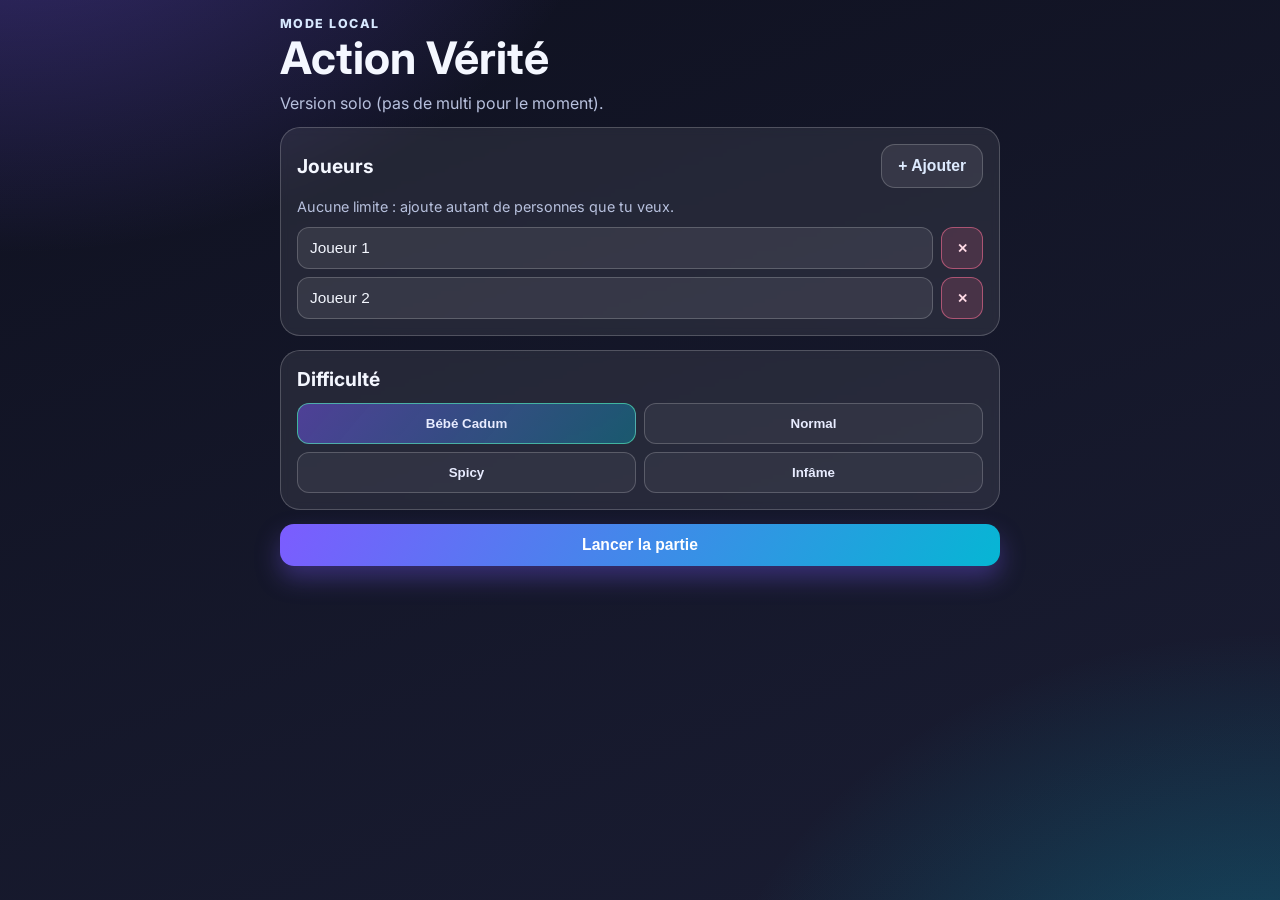
==== ActionVerite/index.html @ b14ef9ba "Add Action Vérité solo web game Introduce a new standalone solo web game in ActionVerite/: adds HTML" ====
<!doctype html>
<html lang="fr">
  <head>
    <meta charset="UTF-8" />
    <meta name="viewport" content="width=device-width, initial-scale=1.0, viewport-fit=cover" />
    <title>Action Vérité — Solo</title>
    <meta
      name="description"
      content="Jeu Action Vérité solo : ajoute les joueurs, choisis une difficulté et lance la partie."
    />
    <link rel="icon" href="../favicon.svg" type="image/svg+xml" />
    <link rel="preconnect" href="https://fonts.googleapis.com" />
    <link rel="preconnect" href="https://fonts.gstatic.com" crossorigin />
    <link
      href="https://fonts.googleapis.com/css2?family=Inter:wght@500;600;700;800&display=swap"
      rel="stylesheet"
    />
    <link rel="stylesheet" href="styles.css" />
  </head>
  <body>
    <main class="app">
      <section id="setup-screen" class="screen active">
        <header class="hero">
          <p class="kicker">Mode local</p>
          <h1>Action Vérité</h1>
          <p class="subtitle">Version solo (pas de multi pour le moment).</p>
        </header>

        <article class="panel">
          <div class="panel-head">
            <h2>Joueurs</h2>
            <button id="add-player-btn" class="btn btn-ghost" type="button" aria-label="Ajouter un joueur">+ Ajouter</button>
          </div>
          <p class="hint">Aucune limite : ajoute autant de personnes que tu veux.</p>
          <div id="players-list" class="players-list" aria-label="Liste des joueurs"></div>
        </article>

        <article class="panel">
          <h2>Difficulté</h2>
          <div id="difficulty-grid" class="difficulty-grid" role="radiogroup" aria-label="Choisir la difficulté">
            <button class="difficulty-btn is-active" data-difficulty="bebe-cadum" type="button">Bébé Cadum</button>
            <button class="difficulty-btn" data-difficulty="normal" type="button">Normal</button>
            <button class="difficulty-btn" data-difficulty="spicy" type="button">Spicy</button>
            <button class="difficulty-btn" data-difficulty="infame" type="button">Infâme</button>
          </div>
        </article>

        <button id="start-game-btn" class="btn btn-primary" type="button">Lancer la partie</button>
        <p id="setup-status" class="status" aria-live="polite"></p>
      </section>

      <section id="game-screen" class="screen">
        <header class="game-head">
          <div>
            <p class="kicker">Tour actuel</p>
            <h2 id="current-player">Player</h2>
          </div>
          <span id="current-difficulty" class="difficulty-pill">Normal</span>
        </header>

        <article class="panel card-panel">
          <p id="card-type" class="card-type">ACTION</p>
          <p id="card-text" class="card-text">Appuie sur une carte pour commencer.</p>
        </article>

        <div class="card-actions" aria-label="Choix du type de carte">
          <button id="truth-btn" class="btn btn-secondary" type="button">Vérité</button>
          <button id="dare-btn" class="btn btn-secondary" type="button">Action</button>
        </div>

        <div class="game-actions">
          <button id="next-player-btn" class="btn btn-primary" type="button">Joueur suivant</button>
          <button id="back-setup-btn" class="btn btn-ghost" type="button">Paramètres</button>
        </div>
      </section>
    </main>

    <template id="player-row-template">
      <div class="player-row">
        <input class="player-input" type="text" maxlength="24" placeholder="Nom du joueur" />
        <button class="remove-player-btn" type="button" aria-label="Supprimer ce joueur">✕</button>
      </div>
    </template>

    <script src="script.js"></script>
  </body>
</html>
---- ActionVerite/styles.css ----
:root {
  --bg-1: #0f1120;
  --bg-2: #1a1d33;
  --text: #f4f7ff;
  --muted: #b7c0dd;
  --panel: rgba(255, 255, 255, 0.08);
  --panel-border: rgba(255, 255, 255, 0.2);
  --primary-a: #7c5cff;
  --primary-b: #06b6d4;
  --danger: #ff7198;
  --ok: #53e8b9;
}

* {
  box-sizing: border-box;
}

html,
body {
  margin: 0;
  min-height: 100%;
}

body {
  font-family: "Inter", system-ui, -apple-system, Segoe UI, Roboto, sans-serif;
  color: var(--text);
  background:
    radial-gradient(1000px 700px at 0% -20%, rgba(124, 92, 255, 0.42), transparent 62%),
    radial-gradient(900px 700px at 100% 120%, rgba(6, 182, 212, 0.36), transparent 64%),
    linear-gradient(160deg, var(--bg-1), var(--bg-2));
  display: flex;
  justify-content: center;
  padding: 16px;
}

.app {
  width: min(100%, 720px);
  min-height: calc(100dvh - 32px);
  display: flex;
}

.screen {
  width: 100%;
  display: none;
  gap: 14px;
  align-content: start;
}

.screen.active {
  display: grid;
}

.hero h1 {
  margin: 0;
  font-size: clamp(2rem, 6vw, 2.8rem);
}

.kicker {
  margin: 0;
  font-size: 0.78rem;
  text-transform: uppercase;
  letter-spacing: 0.12em;
  font-weight: 800;
  color: #d7e8ff;
}

.subtitle {
  margin: 8px 0 0;
  color: var(--muted);
}

.panel {
  background: var(--panel);
  border: 1px solid var(--panel-border);
  border-radius: 20px;
  padding: 16px;
  backdrop-filter: blur(4px);
}

.panel h2 {
  margin: 0;
  font-size: 1.2rem;
}

.panel-head {
  display: flex;
  justify-content: space-between;
  align-items: center;
  gap: 8px;
}

.hint {
  margin: 10px 0 0;
  color: var(--muted);
  font-size: 0.9rem;
}

.players-list {
  margin-top: 12px;
  display: grid;
  gap: 8px;
}

.player-row {
  display: grid;
  grid-template-columns: 1fr auto;
  gap: 8px;
}

.player-input {
  border: 1px solid var(--panel-border);
  border-radius: 12px;
  background: rgba(255, 255, 255, 0.08);
  color: var(--text);
  padding: 11px 12px;
  font-size: 0.96rem;
}

.player-input::placeholder {
  color: #a6b3d6;
}

.player-input:focus {
  outline: none;
  border-color: rgba(6, 182, 212, 0.7);
  box-shadow: 0 0 0 3px rgba(6, 182, 212, 0.2);
}

.remove-player-btn {
  border: 1px solid rgba(255, 113, 152, 0.55);
  background: rgba(255, 113, 152, 0.16);
  color: #ffdbe6;
  width: 42px;
  border-radius: 12px;
  cursor: pointer;
  font-weight: 700;
}

.difficulty-grid {
  margin-top: 12px;
  display: grid;
  grid-template-columns: repeat(2, minmax(0, 1fr));
  gap: 8px;
}

.difficulty-btn {
  border: 1px solid var(--panel-border);
  border-radius: 12px;
  background: rgba(255, 255, 255, 0.05);
  color: #e8ecff;
  padding: 12px;
  font-weight: 700;
  cursor: pointer;
}

.difficulty-btn.is-active {
  border-color: rgba(83, 232, 185, 0.65);
  background: linear-gradient(130deg, rgba(124, 92, 255, 0.48), rgba(6, 182, 212, 0.35));
}

.btn {
  border: none;
  border-radius: 14px;
  padding: 12px 16px;
  font-size: 0.98rem;
  font-weight: 700;
  cursor: pointer;
}

.btn-primary {
  color: #fff;
  background: linear-gradient(120deg, var(--primary-a), var(--primary-b));
  box-shadow: 0 12px 24px rgba(124, 92, 255, 0.34);
}

.btn-secondary {
  color: #e6edff;
  background: rgba(255, 255, 255, 0.08);
  border: 1px solid var(--panel-border);
}

.btn-ghost {
  color: #deebff;
  background: rgba(255, 255, 255, 0.08);
  border: 1px solid var(--panel-border);
}

.status {
  margin: 0;
  min-height: 1.3em;
  color: #ffd9e3;
}

.game-head {
  display: flex;
  align-items: center;
  justify-content: space-between;
  gap: 10px;
}

.game-head h2 {
  margin: 3px 0 0;
  font-size: clamp(1.45rem, 4.2vw, 2rem);
}

.difficulty-pill {
  border-radius: 999px;
  padding: 8px 12px;
  font-size: 0.82rem;
  font-weight: 800;
  letter-spacing: 0.05em;
  text-transform: uppercase;
  background: rgba(83, 232, 185, 0.2);
  border: 1px solid rgba(83, 232, 185, 0.55);
  color: #d6fff0;
}

.card-panel {
  min-height: 230px;
  display: grid;
  place-items: center;
  text-align: center;
  padding: 18px;
}

.card-type {
  margin: 0;
  font-size: 0.82rem;
  letter-spacing: 0.13em;
  text-transform: uppercase;
  color: #c5d6ff;
  font-weight: 800;
}

.card-text {
  margin: 12px 0 0;
  font-size: clamp(1.02rem, 3.9vw, 1.26rem);
  line-height: 1.45;
  max-width: 58ch;
}

.card-actions,
.game-actions {
  display: grid;
  grid-template-columns: repeat(2, minmax(0, 1fr));
  gap: 8px;
}

@media (max-width: 560px) {
  body {
    padding: 12px;
  }

  .app {
    min-height: calc(100dvh - 24px);
  }

  .difficulty-grid,
  .card-actions,
  .game-actions {
    grid-template-columns: 1fr;
  }
}
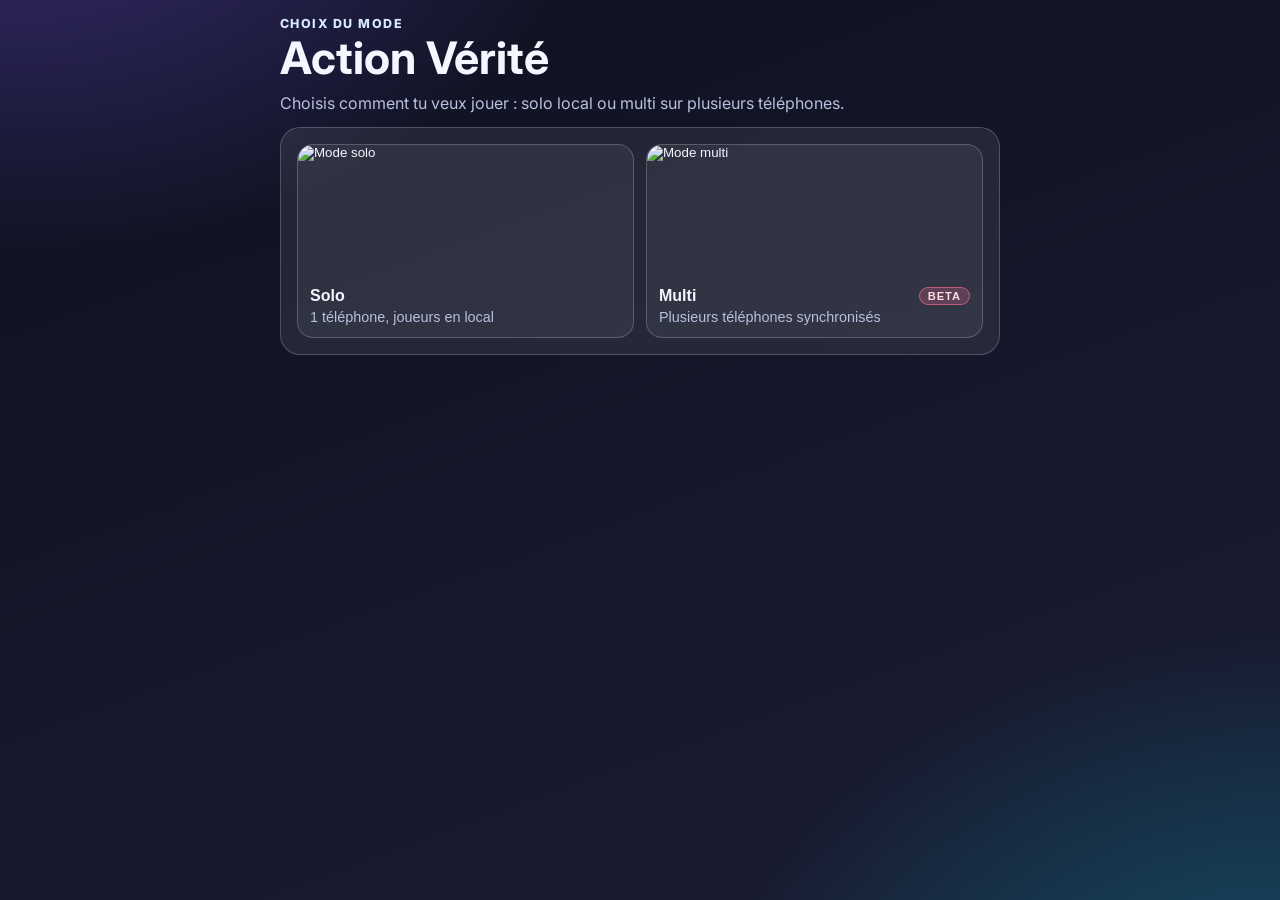
==== commit 29ba9639: "Add multiplayer mode and Firestore migration Introduce a full multiplayer flow for ActionVérité: new" ====
--- a/ActionVerite/index.html
+++ b/ActionVerite/index.html
@@ -19,14 +19,52 @@
   </head>
   <body>
     <main class="app">
-      <section id="setup-screen" class="screen active">
+      <section id="mode-screen" class="screen active">
         <header class="hero">
-          <p class="kicker">Mode local</p>
+          <p class="kicker">Choix du mode</p>
           <h1>Action Vérité</h1>
-          <p class="subtitle">Version solo (pas de multi pour le moment).</p>
+          <p class="subtitle">Choisis comment tu veux jouer : solo local ou multi sur plusieurs téléphones.</p>
         </header>
 
         <article class="panel">
+          <div class="mode-grid" aria-label="Choisir le mode de jeu">
+            <button id="mode-solo-btn" class="mode-card" type="button">
+              <img
+                src="https://images.unsplash.com/photo-1521572163474-6864f9cf17ab?auto=format&fit=crop&w=900&q=80"
+                alt="Mode solo"
+                loading="lazy"
+              />
+              <span class="mode-card-content">
+                <span class="mode-card-title">Solo</span>
+                <span class="mode-card-text">1 téléphone, joueurs en local</span>
+              </span>
+            </button>
+            <button id="mode-multi-btn" class="mode-card" type="button">
+              <img
+                src="https://images.unsplash.com/photo-1511632765486-a01980e01a18?auto=format&fit=crop&w=900&q=80"
+                alt="Mode multi"
+                loading="lazy"
+              />
+              <span class="mode-card-content">
+                <span class="mode-card-title-row">
+                  <span class="mode-card-title">Multi</span>
+                  <span class="beta-tag">BETA</span>
+                </span>
+                <span class="mode-card-text">Plusieurs téléphones synchronisés</span>
+              </span>
+            </button>
+          </div>
+        </article>
+      </section>
+
+      <section id="setup-screen" class="screen">
+        <header class="hero">
+          <p id="setup-kicker" class="kicker">Mode local</p>
+          <h1>Action Vérité</h1>
+          <p id="setup-subtitle" class="subtitle">Version solo.</p>
+        </header>
+
+        <article id="solo-players-panel" class="panel">
           <div class="panel-head">
             <h2>Joueurs</h2>
             <button id="add-player-btn" class="btn btn-ghost" type="button" aria-label="Ajouter un joueur">+ Ajouter</button>
@@ -45,7 +83,41 @@
           </div>
         </article>
 
+        <article class="panel">
+          <h2>Déroulement</h2>
+          <ul class="guide-list">
+            <li>Le joueur du tour choisit <strong>Action</strong> ou <strong>Vérité</strong>.</li>
+            <li>Si la carte ne convient pas, il peut <strong>Repiocher</strong>.</li>
+            <li>Il valide avec <strong>Action faite</strong> / <strong>Vérité dite</strong>.</li>
+          </ul>
+        </article>
+
+        <article id="multi-panel" class="panel is-hidden">
+          <div class="panel-head">
+            <h2>Salon multijoueur</h2>
+            <span id="multi-role-badge" class="difficulty-pill">Invité</span>
+          </div>
+
+          <div class="multi-form-grid">
+            <label class="multi-label" for="multi-name-input">Ton pseudo</label>
+            <input id="multi-name-input" class="player-input" type="text" maxlength="24" placeholder="Ex: Alan" />
+
+            <label class="multi-label" for="room-code-input">Code salon</label>
+            <input id="room-code-input" class="player-input code-input" type="text" maxlength="6" placeholder="ABC123" />
+          </div>
+
+          <div class="card-actions">
+            <button id="create-room-btn" class="btn btn-secondary" type="button">Créer salon</button>
+            <button id="join-room-btn" class="btn btn-secondary" type="button">Rejoindre</button>
+          </div>
+
+          <button id="start-multi-btn" class="btn btn-primary is-hidden" type="button">Lancer la partie multi</button>
+          <p id="room-info" class="hint">Aucun salon actif.</p>
+          <p id="room-players" class="hint">Joueurs: —</p>
+        </article>
+
         <button id="start-game-btn" class="btn btn-primary" type="button">Lancer la partie</button>
+        <button id="back-mode-btn" class="btn btn-ghost" type="button">Retour au choix du mode</button>
         <p id="setup-status" class="status" aria-live="polite"></p>
       </section>
 
@@ -54,13 +126,14 @@
           <div>
             <p class="kicker">Tour actuel</p>
             <h2 id="current-player">Player</h2>
+            <p id="game-room-meta" class="hint is-hidden">Salon: —</p>
           </div>
           <span id="current-difficulty" class="difficulty-pill">Normal</span>
         </header>
 
         <article class="panel card-panel">
-          <p id="card-type" class="card-type">ACTION</p>
-          <p id="card-text" class="card-text">Appuie sur une carte pour commencer.</p>
+          <p id="card-type" class="card-type">ACTION / VÉRITÉ</p>
+          <p id="card-text" class="card-text">Choisis Action ou Vérité pour afficher une carte.</p>
         </article>
 
         <div class="card-actions" aria-label="Choix du type de carte">
@@ -68,10 +141,17 @@
           <button id="dare-btn" class="btn btn-secondary" type="button">Action</button>
         </div>
 
-        <div class="game-actions">
-          <button id="next-player-btn" class="btn btn-primary" type="button">Joueur suivant</button>
-          <button id="back-setup-btn" class="btn btn-ghost" type="button">Paramètres</button>
+        <div id="turn-actions" class="game-actions is-hidden">
+          <button id="redraw-btn" class="btn btn-ghost" type="button">Repiocher</button>
+          <button id="complete-turn-btn" class="btn btn-primary" type="button">Action faite</button>
         </div>
+
+        <div id="end-vote-wrap" class="game-actions is-hidden">
+          <button id="vote-end-btn" class="btn btn-ghost" type="button">Voter pour finir</button>
+          <p id="vote-status" class="hint">Votes fin: 0/0</p>
+        </div>
+
+        <p id="game-multi-hint" class="hint">En attente du joueur courant.</p>
       </section>
     </main>
 
@@ -82,6 +162,9 @@
       </div>
     </template>
 
+    <script src="https://www.gstatic.com/firebasejs/11.1.0/firebase-app-compat.js"></script>
+    <script src="https://www.gstatic.com/firebasejs/11.1.0/firebase-firestore-compat.js"></script>
+    <script src="../firebase-shared.js"></script>
     <script src="script.js"></script>
   </body>
 </html>
--- a/ActionVerite/styles.css
+++ b/ActionVerite/styles.css
@@ -50,6 +50,10 @@
   display: grid;
 }
 
+.is-hidden {
+  display: none !important;
+}
+
 .hero h1 {
   margin: 0;
   font-size: clamp(2rem, 6vw, 2.8rem);
@@ -80,6 +84,68 @@
 .panel h2 {
   margin: 0;
   font-size: 1.2rem;
+}
+
+.mode-grid {
+  display: grid;
+  grid-template-columns: repeat(2, minmax(0, 1fr));
+  gap: 12px;
+}
+
+.mode-card {
+  border: 1px solid var(--panel-border);
+  border-radius: 16px;
+  background: rgba(255, 255, 255, 0.06);
+  color: var(--text);
+  padding: 0;
+  text-align: left;
+  overflow: hidden;
+  cursor: pointer;
+}
+
+.mode-card img {
+  width: 100%;
+  height: 130px;
+  object-fit: cover;
+  display: block;
+}
+
+.mode-card-content {
+  display: grid;
+  gap: 4px;
+  padding: 12px;
+}
+
+.mode-card-title-row {
+  display: flex;
+  align-items: center;
+  justify-content: space-between;
+  gap: 8px;
+}
+
+.mode-card-title {
+  font-size: 1rem;
+  font-weight: 800;
+}
+
+.beta-tag {
+  display: inline-flex;
+  align-items: center;
+  justify-content: center;
+  border-radius: 999px;
+  padding: 2px 8px;
+  font-size: 0.7rem;
+  font-weight: 800;
+  letter-spacing: 0.08em;
+  text-transform: uppercase;
+  background: rgba(255, 113, 152, 0.22);
+  border: 1px solid rgba(255, 113, 152, 0.6);
+  color: #ffdbe6;
+}
+
+.mode-card-text {
+  font-size: 0.9rem;
+  color: var(--muted);
 }
 
 .panel-head {
@@ -93,6 +159,33 @@
   margin: 10px 0 0;
   color: var(--muted);
   font-size: 0.9rem;
+}
+
+.guide-list {
+  margin: 10px 0 0;
+  padding-left: 18px;
+  display: grid;
+  gap: 6px;
+  color: var(--muted);
+  font-size: 0.94rem;
+}
+
+.multi-form-grid {
+  margin-top: 10px;
+  display: grid;
+  grid-template-columns: 1fr;
+  gap: 8px;
+}
+
+.multi-label {
+  color: #d7e8ff;
+  font-size: 0.85rem;
+  font-weight: 700;
+}
+
+.code-input {
+  text-transform: uppercase;
+  letter-spacing: 0.08em;
 }
 
 .players-list {
@@ -246,6 +339,20 @@
   gap: 8px;
 }
 
+#turn-actions .btn {
+  min-height: 46px;
+}
+
+#end-vote-wrap {
+  align-items: center;
+}
+
+#vote-status {
+  margin: 0;
+  align-self: center;
+  text-align: right;
+}
+
 @media (max-width: 560px) {
   body {
     padding: 12px;
@@ -255,6 +362,7 @@
     min-height: calc(100dvh - 24px);
   }
 
+  .mode-grid,
   .difficulty-grid,
   .card-actions,
   .game-actions {
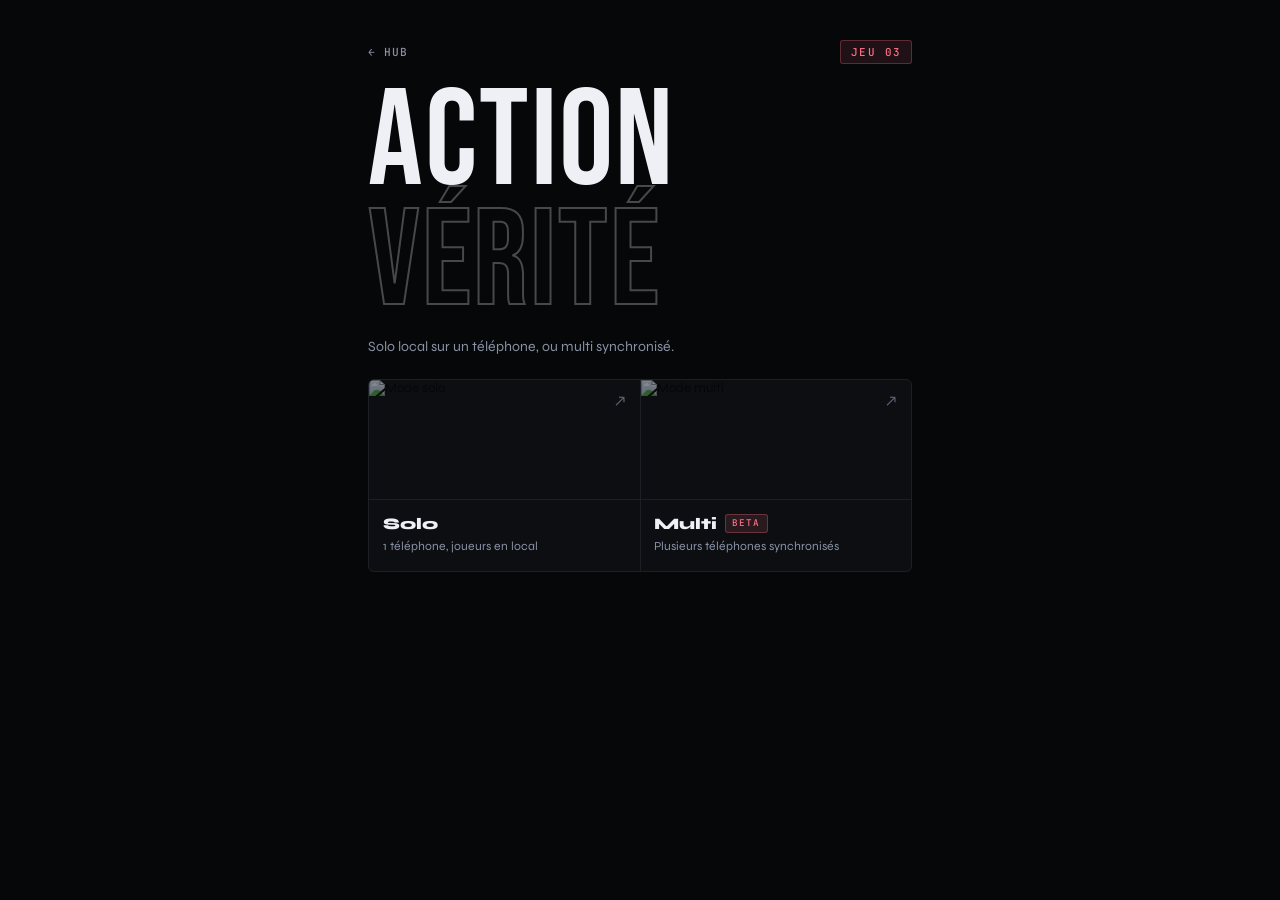
==== commit 20bbcea8: "new ui" ====
--- a/ActionVerite/index.html
+++ b/ActionVerite/index.html
@@ -3,158 +3,204 @@
   <head>
     <meta charset="UTF-8" />
     <meta name="viewport" content="width=device-width, initial-scale=1.0, viewport-fit=cover" />
-    <title>Action Vérité — Solo</title>
-    <meta
-      name="description"
-      content="Jeu Action Vérité solo : ajoute les joueurs, choisis une difficulté et lance la partie."
-    />
+    <title>Action Vérité</title>
+    <meta name="description" content="Jeu Action Vérité — solo local ou multi synchronisé." />
     <link rel="icon" href="../favicon.svg" type="image/svg+xml" />
     <link rel="preconnect" href="https://fonts.googleapis.com" />
     <link rel="preconnect" href="https://fonts.gstatic.com" crossorigin />
-    <link
-      href="https://fonts.googleapis.com/css2?family=Inter:wght@500;600;700;800&display=swap"
-      rel="stylesheet"
-    />
+    <link href="https://fonts.googleapis.com/css2?family=Bebas+Neue&family=Syne:wght@400;600;700;800&family=JetBrains+Mono:wght@400;500&display=swap" rel="stylesheet" />
+    <link rel="stylesheet" href="../shared.css" />
     <link rel="stylesheet" href="styles.css" />
   </head>
   <body>
+    <div class="noise" aria-hidden="true"></div>
+
     <main class="app">
+
+      <!-- ══════════════════════════════
+           MODE SCREEN
+      ══════════════════════════════ -->
       <section id="mode-screen" class="screen active">
-        <header class="hero">
-          <p class="kicker">Choix du mode</p>
-          <h1>Action Vérité</h1>
-          <p class="subtitle">Choisis comment tu veux jouer : solo local ou multi sur plusieurs téléphones.</p>
-        </header>
-
-        <article class="panel">
-          <div class="mode-grid" aria-label="Choisir le mode de jeu">
+        <div class="screen-inner">
+          <div class="page-header">
+            <a href="../" class="back-link">← Hub</a>
+            <span class="game-badge">JEU 03</span>
+          </div>
+
+          <div class="hero-wrap">
+            <h1 class="hero-title">
+              <span class="title-solid">ACTION</span>
+              <span class="title-stroke">VÉRITÉ</span>
+            </h1>
+            <p class="hero-sub">Solo local sur un téléphone, ou multi synchronisé.</p>
+          </div>
+
+          <div class="mode-grid">
             <button id="mode-solo-btn" class="mode-card" type="button">
-              <img
-                src="https://images.unsplash.com/photo-1521572163474-6864f9cf17ab?auto=format&fit=crop&w=900&q=80"
-                alt="Mode solo"
-                loading="lazy"
-              />
-              <span class="mode-card-content">
+              <div class="mode-card-img-wrap">
+                <img
+                  src="https://images.unsplash.com/photo-1521572163474-6864f9cf17ab?auto=format&fit=crop&w=900&q=80"
+                  alt="Mode solo"
+                  loading="lazy"
+                />
+              </div>
+              <div class="mode-card-body">
                 <span class="mode-card-title">Solo</span>
-                <span class="mode-card-text">1 téléphone, joueurs en local</span>
-              </span>
+                <span class="mode-card-sub">1 téléphone, joueurs en local</span>
+              </div>
+              <span class="mode-card-arrow" aria-hidden="true">↗</span>
             </button>
+
             <button id="mode-multi-btn" class="mode-card" type="button">
-              <img
-                src="https://images.unsplash.com/photo-1511632765486-a01980e01a18?auto=format&fit=crop&w=900&q=80"
-                alt="Mode multi"
-                loading="lazy"
-              />
-              <span class="mode-card-content">
+              <div class="mode-card-img-wrap">
+                <img
+                  src="https://images.unsplash.com/photo-1511632765486-a01980e01a18?auto=format&fit=crop&w=900&q=80"
+                  alt="Mode multi"
+                  loading="lazy"
+                />
+              </div>
+              <div class="mode-card-body">
                 <span class="mode-card-title-row">
                   <span class="mode-card-title">Multi</span>
                   <span class="beta-tag">BETA</span>
                 </span>
-                <span class="mode-card-text">Plusieurs téléphones synchronisés</span>
-              </span>
+                <span class="mode-card-sub">Plusieurs téléphones synchronisés</span>
+              </div>
+              <span class="mode-card-arrow" aria-hidden="true">↗</span>
             </button>
           </div>
-        </article>
+        </div>
       </section>
 
+      <!-- ══════════════════════════════
+           SETUP SCREEN
+      ══════════════════════════════ -->
       <section id="setup-screen" class="screen">
-        <header class="hero">
-          <p id="setup-kicker" class="kicker">Mode local</p>
-          <h1>Action Vérité</h1>
-          <p id="setup-subtitle" class="subtitle">Version solo.</p>
-        </header>
-
-        <article id="solo-players-panel" class="panel">
-          <div class="panel-head">
-            <h2>Joueurs</h2>
-            <button id="add-player-btn" class="btn btn-ghost" type="button" aria-label="Ajouter un joueur">+ Ajouter</button>
-          </div>
-          <p class="hint">Aucune limite : ajoute autant de personnes que tu veux.</p>
-          <div id="players-list" class="players-list" aria-label="Liste des joueurs"></div>
-        </article>
-
-        <article class="panel">
-          <h2>Difficulté</h2>
-          <div id="difficulty-grid" class="difficulty-grid" role="radiogroup" aria-label="Choisir la difficulté">
-            <button class="difficulty-btn is-active" data-difficulty="bebe-cadum" type="button">Bébé Cadum</button>
-            <button class="difficulty-btn" data-difficulty="normal" type="button">Normal</button>
-            <button class="difficulty-btn" data-difficulty="spicy" type="button">Spicy</button>
-            <button class="difficulty-btn" data-difficulty="infame" type="button">Infâme</button>
-          </div>
-        </article>
-
-        <article class="panel">
-          <h2>Déroulement</h2>
-          <ul class="guide-list">
-            <li>Le joueur du tour choisit <strong>Action</strong> ou <strong>Vérité</strong>.</li>
-            <li>Si la carte ne convient pas, il peut <strong>Repiocher</strong>.</li>
-            <li>Il valide avec <strong>Action faite</strong> / <strong>Vérité dite</strong>.</li>
-          </ul>
-        </article>
-
-        <article id="multi-panel" class="panel is-hidden">
-          <div class="panel-head">
-            <h2>Salon multijoueur</h2>
-            <span id="multi-role-badge" class="difficulty-pill">Invité</span>
-          </div>
-
-          <div class="multi-form-grid">
-            <label class="multi-label" for="multi-name-input">Ton pseudo</label>
-            <input id="multi-name-input" class="player-input" type="text" maxlength="24" placeholder="Ex: Alan" />
-
-            <label class="multi-label" for="room-code-input">Code salon</label>
-            <input id="room-code-input" class="player-input code-input" type="text" maxlength="6" placeholder="ABC123" />
-          </div>
-
-          <div class="card-actions">
-            <button id="create-room-btn" class="btn btn-secondary" type="button">Créer salon</button>
-            <button id="join-room-btn" class="btn btn-secondary" type="button">Rejoindre</button>
-          </div>
-
-          <button id="start-multi-btn" class="btn btn-primary is-hidden" type="button">Lancer la partie multi</button>
-          <p id="room-info" class="hint">Aucun salon actif.</p>
-          <p id="room-players" class="hint">Joueurs: —</p>
-        </article>
-
-        <button id="start-game-btn" class="btn btn-primary" type="button">Lancer la partie</button>
-        <button id="back-mode-btn" class="btn btn-ghost" type="button">Retour au choix du mode</button>
-        <p id="setup-status" class="status" aria-live="polite"></p>
+        <div class="screen-inner">
+          <div class="page-header">
+            <a href="../" class="back-link">← Hub</a>
+            <span class="game-badge">JEU 03</span>
+          </div>
+
+          <div class="setup-hero">
+            <p id="setup-kicker" class="mono-label">Mode local</p>
+            <h1 class="hero-title compact">
+              <span class="title-solid">ACTION</span>
+              <span class="title-stroke">VÉRITÉ</span>
+            </h1>
+            <p id="setup-subtitle" class="hero-sub">Version solo locale sur un seul téléphone.</p>
+          </div>
+
+          <!-- Solo players -->
+          <article id="solo-players-panel" class="panel">
+            <div class="panel-head">
+              <h2 class="panel-title">Joueurs</h2>
+              <button id="add-player-btn" class="btn-ghost-sm" type="button">+ Ajouter</button>
+            </div>
+            <p class="panel-hint">Aucune limite : ajoute autant de personnes que tu veux.</p>
+            <div id="players-list" class="players-list" aria-label="Liste des joueurs"></div>
+          </article>
+
+          <!-- Difficulty -->
+          <article class="panel">
+            <h2 class="panel-title">Difficulté</h2>
+            <div id="difficulty-grid" class="difficulty-grid" role="radiogroup" aria-label="Choisir la difficulté">
+              <button class="difficulty-btn is-active" data-difficulty="bebe-cadum" type="button">Bébé Cadum</button>
+              <button class="difficulty-btn" data-difficulty="normal" type="button">Normal</button>
+              <button class="difficulty-btn" data-difficulty="spicy" type="button">Spicy 🌶</button>
+              <button class="difficulty-btn" data-difficulty="infame" type="button">Infâme 💀</button>
+            </div>
+          </article>
+
+          <!-- How to play -->
+          <article class="panel panel-guide">
+            <h2 class="panel-title">Déroulement</h2>
+            <ul class="guide-list">
+              <li>Le joueur du tour choisit <strong>Action</strong> ou <strong>Vérité</strong>.</li>
+              <li>Si la carte ne convient pas, il peut <strong>Repiocher</strong>.</li>
+              <li>Il valide avec <strong>Action faite</strong> / <strong>Vérité dite</strong>.</li>
+            </ul>
+          </article>
+
+          <!-- Multi panel -->
+          <article id="multi-panel" class="panel is-hidden">
+            <div class="panel-head">
+              <h2 class="panel-title">Salon multijoueur</h2>
+              <span id="multi-role-badge" class="role-badge">Invité</span>
+            </div>
+
+            <div class="multi-form">
+              <label class="field-wrap">
+                <span class="field-label" for="multi-name-input">Pseudo</span>
+                <input id="multi-name-input" class="player-input" type="text" maxlength="24" placeholder="Ex: Alan" />
+              </label>
+              <label class="field-wrap">
+                <span class="field-label" for="room-code-input">Code salon</span>
+                <input id="room-code-input" class="player-input code-input" type="text" maxlength="6" placeholder="ABC123" />
+              </label>
+            </div>
+
+            <div class="card-actions">
+              <button id="create-room-btn" class="btn-secondary" type="button">Créer salon</button>
+              <button id="join-room-btn" class="btn-secondary" type="button">Rejoindre</button>
+            </div>
+
+            <button id="start-multi-btn" class="btn-primary is-hidden" type="button">Lancer la partie multi</button>
+            <p id="room-info" class="panel-hint"></p>
+            <p id="room-players" class="panel-hint"></p>
+          </article>
+
+          <!-- Actions -->
+          <div class="setup-actions">
+            <button id="start-game-btn" class="btn-primary" type="button">Lancer la partie</button>
+            <button id="back-mode-btn" class="btn-ghost" type="button">← Retour au choix</button>
+          </div>
+          <p id="setup-status" class="status-text" aria-live="polite"></p>
+        </div>
       </section>
 
+      <!-- ══════════════════════════════
+           GAME SCREEN
+      ══════════════════════════════ -->
       <section id="game-screen" class="screen">
-        <header class="game-head">
-          <div>
-            <p class="kicker">Tour actuel</p>
-            <h2 id="current-player">Player</h2>
-            <p id="game-room-meta" class="hint is-hidden">Salon: —</p>
-          </div>
-          <span id="current-difficulty" class="difficulty-pill">Normal</span>
-        </header>
-
-        <article class="panel card-panel">
-          <p id="card-type" class="card-type">ACTION / VÉRITÉ</p>
-          <p id="card-text" class="card-text">Choisis Action ou Vérité pour afficher une carte.</p>
-        </article>
-
-        <div class="card-actions" aria-label="Choix du type de carte">
-          <button id="truth-btn" class="btn btn-secondary" type="button">Vérité</button>
-          <button id="dare-btn" class="btn btn-secondary" type="button">Action</button>
+        <div class="screen-inner game-inner">
+
+          <header class="game-head">
+            <div class="game-head-left">
+              <p class="mono-label">Tour actuel</p>
+              <h2 id="current-player" class="player-name">Player</h2>
+              <p id="game-room-meta" class="mono-label is-hidden"></p>
+            </div>
+            <span id="current-difficulty" class="difficulty-pill">Normal</span>
+          </header>
+
+          <article class="card-panel">
+            <p id="card-type" class="card-type-label">ACTION / VÉRITÉ</p>
+            <p id="card-text" class="card-text-content">Choisis Action ou Vérité pour afficher une carte.</p>
+          </article>
+
+          <div class="card-actions" aria-label="Choix du type de carte">
+            <button id="truth-btn" class="btn-choice btn-truth" type="button">Vérité</button>
+            <button id="dare-btn" class="btn-choice btn-dare" type="button">Action</button>
+          </div>
+
+          <div id="turn-actions" class="turn-actions is-hidden">
+            <button id="redraw-btn" class="btn-ghost" type="button">Repiocher</button>
+            <button id="complete-turn-btn" class="btn-primary" type="button">Action faite</button>
+          </div>
+
+          <div id="end-vote-wrap" class="end-vote is-hidden">
+            <button id="vote-end-btn" class="btn-ghost" type="button">Voter pour finir</button>
+            <p id="vote-status" class="mono-label"></p>
+          </div>
+
+          <p id="game-multi-hint" class="game-hint"></p>
         </div>
-
-        <div id="turn-actions" class="game-actions is-hidden">
-          <button id="redraw-btn" class="btn btn-ghost" type="button">Repiocher</button>
-          <button id="complete-turn-btn" class="btn btn-primary" type="button">Action faite</button>
-        </div>
-
-        <div id="end-vote-wrap" class="game-actions is-hidden">
-          <button id="vote-end-btn" class="btn btn-ghost" type="button">Voter pour finir</button>
-          <p id="vote-status" class="hint">Votes fin: 0/0</p>
-        </div>
-
-        <p id="game-multi-hint" class="hint">En attente du joueur courant.</p>
       </section>
+
     </main>
 
+    <!-- Player row template -->
     <template id="player-row-template">
       <div class="player-row">
         <input class="player-input" type="text" maxlength="24" placeholder="Nom du joueur" />
@@ -162,9 +208,7 @@
       </div>
     </template>
 
-    <script src="https://www.gstatic.com/firebasejs/11.1.0/firebase-app-compat.js"></script>
-    <script src="https://www.gstatic.com/firebasejs/11.1.0/firebase-firestore-compat.js"></script>
-    <script src="../firebase-shared.js"></script>
+    <script src="../api-shared.js"></script>
     <script src="script.js"></script>
   </body>
 </html>
--- a/shared.css
+++ b/shared.css
@@ -0,0 +1,80 @@
+/*
+ * Shared primitives for the Games Hub.
+ *
+ * Safe to include in any game: defines only universally-applicable rules.
+ * Each game keeps its own styles.css for layout and theming.
+ *
+ * Usage:
+ *   <link rel="stylesheet" href="../shared.css" />
+ *   <link rel="stylesheet" href="./styles.css" />
+ */
+
+*,
+*::before,
+*::after {
+  box-sizing: border-box;
+}
+
+html,
+body {
+  margin: 0;
+  min-height: 100%;
+}
+
+body {
+  font-family: "Inter", system-ui, -apple-system, "Segoe UI", Roboto, sans-serif;
+  -webkit-font-smoothing: antialiased;
+  -moz-osx-font-smoothing: grayscale;
+  text-rendering: optimizeLegibility;
+}
+
+img,
+svg,
+video {
+  max-width: 100%;
+  display: block;
+}
+
+button {
+  font-family: inherit;
+}
+
+:where(a) {
+  color: inherit;
+}
+
+/* Utility helpers adoptable by any game. */
+.is-hidden {
+  display: none !important;
+}
+
+.visually-hidden {
+  position: absolute !important;
+  width: 1px;
+  height: 1px;
+  padding: 0;
+  margin: -1px;
+  overflow: hidden;
+  clip: rect(0, 0, 0, 0);
+  white-space: nowrap;
+  border: 0;
+}
+
+.safe-area {
+  padding-top: env(safe-area-inset-top);
+  padding-right: env(safe-area-inset-right);
+  padding-bottom: env(safe-area-inset-bottom);
+  padding-left: env(safe-area-inset-left);
+}
+
+/* Respect users who prefer reduced motion. */
+@media (prefers-reduced-motion: reduce) {
+  *,
+  *::before,
+  *::after {
+    animation-duration: 0.001ms !important;
+    animation-iteration-count: 1 !important;
+    transition-duration: 0.001ms !important;
+    scroll-behavior: auto !important;
+  }
+}
--- a/ActionVerite/styles.css
+++ b/ActionVerite/styles.css
@@ -1,371 +1,741 @@
+/*
+  Action Vérité
+  Design: Industrial Neon Dossier (hub-matched)
+  Accent: #fb7185 (coral — Jeu 03)
+*/
+
 :root {
-  --bg-1: #0f1120;
-  --bg-2: #1a1d33;
-  --text: #f4f7ff;
-  --muted: #b7c0dd;
-  --panel: rgba(255, 255, 255, 0.08);
-  --panel-border: rgba(255, 255, 255, 0.2);
-  --primary-a: #7c5cff;
-  --primary-b: #06b6d4;
-  --danger: #ff7198;
-  --ok: #53e8b9;
-}
-
-* {
+  --bg:        #060709;
+  --surface:   #0c0e12;
+  --surface-2: #111419;
+  --border:    #1c1f26;
+  --text:      #eef0f5;
+  --muted:     #5a6172;
+  --muted-2:   #8892a4;
+  --accent:    #fb7185;
+  --radius:    6px;
+}
+
+*, *::before, *::after {
   box-sizing: border-box;
-}
-
-html,
+  margin: 0;
+  padding: 0;
+}
+
+html { height: 100%; -webkit-text-size-adjust: 100%; }
+
 body {
-  margin: 0;
-  min-height: 100%;
-}
-
-body {
-  font-family: "Inter", system-ui, -apple-system, Segoe UI, Roboto, sans-serif;
+  font-family: "Syne", system-ui, sans-serif;
+  background: var(--bg);
   color: var(--text);
-  background:
-    radial-gradient(1000px 700px at 0% -20%, rgba(124, 92, 255, 0.42), transparent 62%),
-    radial-gradient(900px 700px at 100% 120%, rgba(6, 182, 212, 0.36), transparent 64%),
-    linear-gradient(160deg, var(--bg-1), var(--bg-2));
-  display: flex;
+  min-height: 100dvh;
+  -webkit-font-smoothing: antialiased;
+  overflow-x: hidden;
+}
+
+/* ── Noise ── */
+.noise {
+  position: fixed; inset: 0; z-index: 200; pointer-events: none;
+  opacity: 0.025;
+  background-image: url("data:image/svg+xml,%3Csvg xmlns='http://www.w3.org/2000/svg' width='300' height='300'%3E%3Cfilter id='n'%3E%3CfeTurbulence type='fractalNoise' baseFrequency='0.75' numOctaves='4' stitchTiles='stitch'/%3E%3C/filter%3E%3Crect width='300' height='300' filter='url(%23n)'/%3E%3C/svg%3E") repeat;
+  mix-blend-mode: overlay;
+}
+
+/* ── App + screens ── */
+.app {
+  position: relative; z-index: 1;
+  min-height: 100dvh;
+  display: flex;
+  flex-direction: column;
+}
+
+.screen {
+  display: none;
+  flex: 1;
+  flex-direction: column;
+}
+.screen.active { display: flex; }
+
+.screen-inner {
+  width: min(100%, 600px);
+  margin: 0 auto;
+  padding: clamp(1.25rem, 5vw, 2.5rem) clamp(1rem, 4vw, 1.75rem) 3rem;
+  display: flex;
+  flex-direction: column;
+  gap: 1.25rem;
+  flex: 1;
+}
+
+.game-inner {
+  gap: 1rem;
   justify-content: center;
-  padding: 16px;
-}
-
-.app {
-  width: min(100%, 720px);
-  min-height: calc(100dvh - 32px);
-  display: flex;
-}
-
-.screen {
+}
+
+/* ── Shared tokens ── */
+.mono-label {
+  font-family: "JetBrains Mono", monospace;
+  font-size: 0.68rem;
+  font-weight: 500;
+  text-transform: uppercase;
+  letter-spacing: 0.12em;
+  color: var(--muted);
+}
+
+.page-header {
+  display: flex;
+  align-items: center;
+  justify-content: space-between;
+}
+
+.back-link {
+  font-family: "JetBrains Mono", monospace;
+  font-size: 0.7rem;
+  font-weight: 500;
+  text-transform: uppercase;
+  letter-spacing: 0.1em;
+  color: var(--muted-2);
+  text-decoration: none;
+  transition: color 160ms ease;
+}
+.back-link:hover { color: var(--accent); }
+
+.game-badge {
+  font-family: "JetBrains Mono", monospace;
+  font-size: 0.68rem;
+  font-weight: 500;
+  letter-spacing: 0.14em;
+  color: var(--accent);
+  background: color-mix(in srgb, var(--accent) 10%, transparent);
+  border: 1px solid color-mix(in srgb, var(--accent) 28%, transparent);
+  padding: 0.25rem 0.58rem;
+  border-radius: 3px;
+}
+
+/* ── Hero title ── */
+.hero-wrap {
+  display: flex;
+  flex-direction: column;
+  gap: 0.75rem;
+}
+
+.hero-title {
+  font-family: "Bebas Neue", sans-serif;
+  font-weight: 400;
+  font-size: clamp(5rem, 22vw, 8.5rem);
+  line-height: 0.88;
+  letter-spacing: 0.015em;
+  display: flex;
+  flex-direction: column;
+}
+.hero-title.compact {
+  font-size: clamp(3.5rem, 14vw, 6rem);
+}
+
+.title-solid { color: var(--text); }
+.title-stroke {
+  color: transparent;
+  -webkit-text-stroke: 2px color-mix(in srgb, var(--text) 28%, transparent);
+}
+
+.hero-sub {
+  color: var(--muted-2);
+  font-size: 0.88rem;
+  line-height: 1.65;
+}
+
+.setup-hero {
+  display: flex;
+  flex-direction: column;
+  gap: 0.5rem;
+}
+
+/* ─────────────────────────────────────
+   MODE CARDS
+───────────────────────────────────── */
+.mode-grid {
+  display: grid;
+  grid-template-columns: 1fr 1fr;
+  gap: 1px;
+  background: var(--border);
+  border: 1px solid var(--border);
+  border-radius: var(--radius);
+  overflow: hidden;
+}
+
+.mode-card {
+  position: relative;
+  display: flex;
+  flex-direction: column;
+  background: var(--surface);
+  border: none;
+  cursor: pointer;
+  text-align: left;
+  overflow: hidden;
+  transition: background 200ms ease;
+  padding: 0;
+}
+
+.mode-card::before {
+  content: "";
+  position: absolute;
+  top: 0; left: 0; right: 0;
+  height: 2px;
+  background: var(--accent);
+  transform: scaleX(0);
+  transform-origin: left;
+  transition: transform 260ms cubic-bezier(0.22, 1, 0.36, 1);
+  z-index: 2;
+}
+.mode-card:hover::before { transform: scaleX(1); }
+.mode-card:hover { background: var(--surface-2); }
+.mode-card:active { transform: scale(0.99); }
+
+.mode-card-img-wrap {
   width: 100%;
-  display: none;
-  gap: 14px;
-  align-content: start;
-}
-
-.screen.active {
+  height: 120px;
+  overflow: hidden;
+  border-bottom: 1px solid var(--border);
+  flex-shrink: 0;
+}
+.mode-card-img-wrap img {
+  width: 100%; height: 100%;
+  object-fit: cover;
+  display: block;
+  opacity: 0.5;
+  transition: opacity 220ms ease;
+}
+.mode-card:hover .mode-card-img-wrap img { opacity: 0.65; }
+
+.mode-card-body {
+  display: flex;
+  flex-direction: column;
+  gap: 0.3rem;
+  padding: 0.9rem 0.85rem 1rem;
+  flex: 1;
+}
+
+.mode-card-title {
+  font-family: "Syne", sans-serif;
+  font-size: 1rem;
+  font-weight: 800;
+  color: var(--text);
+}
+
+.mode-card-title-row {
+  display: flex;
+  align-items: center;
+  gap: 0.5rem;
+}
+
+.mode-card-sub {
+  font-size: 0.76rem;
+  color: var(--muted-2);
+  line-height: 1.45;
+}
+
+.beta-tag {
+  font-family: "JetBrains Mono", monospace;
+  font-size: 0.58rem;
+  font-weight: 500;
+  letter-spacing: 0.1em;
+  color: var(--accent);
+  background: color-mix(in srgb, var(--accent) 12%, transparent);
+  border: 1px solid color-mix(in srgb, var(--accent) 30%, transparent);
+  padding: 0.15rem 0.4rem;
+  border-radius: 3px;
+}
+
+.mode-card-arrow {
+  position: absolute;
+  top: 0.75rem; right: 0.85rem;
+  font-size: 1rem;
+  color: var(--muted);
+  transition: transform 200ms ease, color 200ms ease;
+  z-index: 2;
+}
+.mode-card:hover .mode-card-arrow {
+  transform: translate(2px, -2px);
+  color: var(--accent);
+}
+
+/* ─────────────────────────────────────
+   PANELS
+───────────────────────────────────── */
+.panel {
+  background: var(--surface);
+  border: 1px solid var(--border);
+  border-top: 2px solid var(--accent);
+  border-radius: var(--radius);
+  padding: 1.1rem 1.1rem 1.2rem;
+  display: flex;
+  flex-direction: column;
+  gap: 0.85rem;
+}
+
+.panel-guide {
+  border-top-color: var(--border);
+}
+
+.panel-head {
+  display: flex;
+  align-items: center;
+  justify-content: space-between;
+  gap: 0.75rem;
+}
+
+.panel-title {
+  font-family: "Syne", sans-serif;
+  font-size: 0.88rem;
+  font-weight: 700;
+  color: var(--text);
+  letter-spacing: 0.02em;
+}
+
+.panel-hint {
+  font-size: 0.76rem;
+  color: var(--muted-2);
+  line-height: 1.5;
+}
+
+/* ─────────────────────────────────────
+   PLAYERS LIST
+───────────────────────────────────── */
+.players-list {
+  display: flex;
+  flex-direction: column;
+  gap: 6px;
+  min-height: 4px;
+}
+
+.player-row {
+  display: flex;
+  gap: 6px;
+  align-items: center;
+  animation: row-in 180ms ease-out both;
+}
+
+@keyframes row-in {
+  from { opacity: 0; transform: translateY(6px); }
+  to   { opacity: 1; transform: translateY(0); }
+}
+
+.player-input {
+  flex: 1;
+  background: var(--surface-2);
+  color: var(--text);
+  border: 1px solid var(--border);
+  border-radius: var(--radius);
+  padding: 0.7rem 0.85rem;
+  font-family: "Syne", sans-serif;
+  font-size: 0.88rem;
+  outline: none;
+  transition: border-color 160ms ease, box-shadow 160ms ease;
+}
+.player-input::placeholder { color: var(--muted); }
+.player-input:focus {
+  border-color: var(--accent);
+  box-shadow: 0 0 0 3px color-mix(in srgb, var(--accent) 14%, transparent);
+}
+
+.code-input {
+  text-transform: uppercase;
+  letter-spacing: 0.15em;
+  font-family: "JetBrains Mono", monospace;
+  font-size: 1rem;
+}
+
+.remove-player-btn {
+  flex-shrink: 0;
+  width: 34px; height: 34px;
+  background: var(--surface-2);
+  color: var(--muted);
+  border: 1px solid var(--border);
+  border-radius: var(--radius);
+  cursor: pointer;
+  font-size: 0.75rem;
+  transition: background 150ms ease, color 150ms ease, border-color 150ms ease;
+  display: flex; align-items: center; justify-content: center;
+}
+.remove-player-btn:hover {
+  background: color-mix(in srgb, var(--accent) 12%, var(--surface-2));
+  color: var(--accent);
+  border-color: color-mix(in srgb, var(--accent) 30%, transparent);
+}
+
+/* ─────────────────────────────────────
+   DIFFICULTY
+───────────────────────────────────── */
+.difficulty-grid {
+  display: flex;
+  flex-wrap: wrap;
+  gap: 6px;
+}
+
+.difficulty-btn {
+  padding: 0.48rem 0.8rem;
+  background: var(--surface-2);
+  color: var(--muted-2);
+  border: 1px solid var(--border);
+  border-radius: var(--radius);
+  font-family: "JetBrains Mono", monospace;
+  font-size: 0.68rem;
+  font-weight: 500;
+  text-transform: uppercase;
+  letter-spacing: 0.08em;
+  cursor: pointer;
+  transition: background 150ms ease, color 150ms ease, border-color 150ms ease;
+}
+.difficulty-btn:hover { color: var(--text); }
+.difficulty-btn.is-active {
+  background: color-mix(in srgb, var(--accent) 14%, transparent);
+  color: var(--accent);
+  border-color: color-mix(in srgb, var(--accent) 40%, transparent);
+}
+
+/* ─────────────────────────────────────
+   GUIDE LIST
+───────────────────────────────────── */
+.guide-list {
+  list-style: none;
+  display: flex;
+  flex-direction: column;
+  gap: 0.5rem;
+}
+.guide-list li {
+  font-size: 0.82rem;
+  color: var(--muted-2);
+  line-height: 1.5;
+  padding-left: 1.1rem;
+  position: relative;
+}
+.guide-list li::before {
+  content: "·";
+  position: absolute;
+  left: 0.2rem;
+  color: var(--accent);
+  font-weight: 700;
+}
+.guide-list li strong { color: var(--text); font-weight: 700; }
+
+/* ─────────────────────────────────────
+   MULTI PANEL
+───────────────────────────────────── */
+.multi-form {
   display: grid;
-}
-
+  grid-template-columns: 1fr 1fr;
+  gap: 0.75rem;
+}
+
+.field-wrap {
+  display: flex;
+  flex-direction: column;
+  gap: 0.35rem;
+}
+
+.field-label {
+  font-family: "JetBrains Mono", monospace;
+  font-size: 0.62rem;
+  text-transform: uppercase;
+  letter-spacing: 0.1em;
+  color: var(--muted);
+}
+
+.role-badge {
+  font-family: "JetBrains Mono", monospace;
+  font-size: 0.62rem;
+  font-weight: 500;
+  text-transform: uppercase;
+  letter-spacing: 0.1em;
+  color: var(--accent);
+  background: color-mix(in srgb, var(--accent) 10%, transparent);
+  border: 1px solid color-mix(in srgb, var(--accent) 28%, transparent);
+  padding: 0.22rem 0.5rem;
+  border-radius: 3px;
+}
+
+/* ─────────────────────────────────────
+   BUTTONS
+───────────────────────────────────── */
+.btn-primary {
+  width: 100%;
+  padding: 1rem 1.4rem;
+  background: var(--accent);
+  color: var(--bg);
+  border: none;
+  border-radius: var(--radius);
+  font-family: "Syne", sans-serif;
+  font-size: 0.95rem;
+  font-weight: 800;
+  text-transform: uppercase;
+  letter-spacing: 0.05em;
+  cursor: pointer;
+  transition: opacity 160ms ease, transform 160ms ease;
+}
+.btn-primary:hover { opacity: 0.88; }
+.btn-primary:active { transform: scale(0.98); }
+.btn-primary:disabled { opacity: 0.4; cursor: not-allowed; transform: none; }
+
+.btn-secondary {
+  flex: 1;
+  padding: 0.8rem 1rem;
+  background: var(--surface-2);
+  color: var(--text);
+  border: 1px solid var(--border);
+  border-radius: var(--radius);
+  font-family: "Syne", sans-serif;
+  font-size: 0.88rem;
+  font-weight: 700;
+  cursor: pointer;
+  transition: background 150ms ease, border-color 150ms ease;
+}
+.btn-secondary:hover {
+  background: color-mix(in srgb, var(--accent) 8%, var(--surface-2));
+  border-color: color-mix(in srgb, var(--accent) 35%, transparent);
+}
+
+.btn-ghost {
+  width: 100%;
+  padding: 0.85rem 1rem;
+  background: transparent;
+  color: var(--muted-2);
+  border: 1px solid var(--border);
+  border-radius: var(--radius);
+  font-family: "Syne", sans-serif;
+  font-size: 0.88rem;
+  font-weight: 600;
+  cursor: pointer;
+  transition: background 150ms ease, color 150ms ease;
+}
+.btn-ghost:hover { background: var(--surface-2); color: var(--text); }
+.btn-ghost:active { transform: scale(0.98); }
+.btn-ghost:disabled { opacity: 0.4; cursor: not-allowed; transform: none; }
+
+.btn-ghost-sm {
+  padding: 0.45rem 0.8rem;
+  background: var(--surface-2);
+  color: var(--muted-2);
+  border: 1px solid var(--border);
+  border-radius: var(--radius);
+  font-family: "JetBrains Mono", monospace;
+  font-size: 0.66rem;
+  font-weight: 500;
+  text-transform: uppercase;
+  letter-spacing: 0.08em;
+  cursor: pointer;
+  transition: color 150ms ease;
+  white-space: nowrap;
+}
+.btn-ghost-sm:hover { color: var(--text); }
+
+.card-actions {
+  display: flex;
+  gap: 8px;
+}
+
+.setup-actions {
+  display: flex;
+  flex-direction: column;
+  gap: 0.5rem;
+}
+
+.status-text {
+  font-family: "JetBrains Mono", monospace;
+  font-size: 0.7rem;
+  color: var(--muted-2);
+  text-align: center;
+  min-height: 1.2em;
+  line-height: 1.5;
+}
+
+/* ─────────────────────────────────────
+   GAME SCREEN
+───────────────────────────────────── */
+.game-head {
+  display: flex;
+  align-items: flex-start;
+  justify-content: space-between;
+  gap: 1rem;
+  padding-bottom: 0.75rem;
+  border-bottom: 1px solid var(--border);
+}
+
+.game-head-left {
+  display: flex;
+  flex-direction: column;
+  gap: 0.25rem;
+}
+
+.player-name {
+  font-family: "Bebas Neue", sans-serif;
+  font-size: clamp(2.2rem, 9vw, 3.5rem);
+  line-height: 1;
+  color: var(--text);
+  letter-spacing: 0.02em;
+}
+
+.difficulty-pill {
+  font-family: "JetBrains Mono", monospace;
+  font-size: 0.62rem;
+  font-weight: 500;
+  text-transform: uppercase;
+  letter-spacing: 0.12em;
+  color: var(--accent);
+  background: color-mix(in srgb, var(--accent) 10%, transparent);
+  border: 1px solid color-mix(in srgb, var(--accent) 30%, transparent);
+  padding: 0.28rem 0.62rem;
+  border-radius: 3px;
+  white-space: nowrap;
+  flex-shrink: 0;
+  margin-top: 0.3rem;
+}
+
+/* Card panel */
+.card-panel {
+  background: var(--surface);
+  border: 1px solid var(--border);
+  border-top: 2px solid var(--accent);
+  border-radius: var(--radius);
+  padding: 1.5rem 1.4rem 1.75rem;
+  min-height: 170px;
+  display: flex;
+  flex-direction: column;
+  gap: 1rem;
+  position: relative;
+  overflow: hidden;
+}
+
+.card-panel::after {
+  content: "";
+  position: absolute;
+  inset: 0;
+  background: radial-gradient(ellipse 80% 50% at 50% 130%, var(--accent), transparent);
+  opacity: 0.04;
+  pointer-events: none;
+}
+
+.card-type-label {
+  font-family: "JetBrains Mono", monospace;
+  font-size: 0.66rem;
+  font-weight: 500;
+  text-transform: uppercase;
+  letter-spacing: 0.18em;
+  color: var(--accent);
+}
+
+.card-text-content {
+  font-family: "Syne", sans-serif;
+  font-size: clamp(0.95rem, 3.2vw, 1.25rem);
+  font-weight: 600;
+  line-height: 1.55;
+  color: var(--text);
+  position: relative;
+  z-index: 1;
+}
+
+/* Choice buttons (truth + dare) */
+.btn-choice {
+  flex: 1;
+  padding: 1rem;
+  border: 1px solid var(--border);
+  border-radius: var(--radius);
+  font-family: "Syne", sans-serif;
+  font-size: 0.95rem;
+  font-weight: 800;
+  text-transform: uppercase;
+  letter-spacing: 0.05em;
+  cursor: pointer;
+  transition: background 160ms ease, border-color 160ms ease, opacity 160ms ease;
+}
+.btn-choice:active { transform: scale(0.97); }
+.btn-choice:disabled { opacity: 0.35; cursor: not-allowed; transform: none; }
+
+.btn-truth {
+  background: var(--surface);
+  color: var(--text);
+}
+.btn-truth:hover:not(:disabled) {
+  background: color-mix(in srgb, #818cf8 10%, var(--surface));
+  border-color: color-mix(in srgb, #818cf8 40%, transparent);
+  color: #818cf8;
+}
+
+.btn-dare {
+  background: var(--accent);
+  color: var(--bg);
+  border-color: var(--accent);
+}
+.btn-dare:hover:not(:disabled) { opacity: 0.85; }
+
+/* Turn actions */
+.turn-actions {
+  display: flex;
+  gap: 8px;
+}
+.turn-actions .btn-ghost {
+  flex: 1;
+  width: auto;
+  padding: 0.85rem 0.75rem;
+  font-size: 0.82rem;
+}
+.turn-actions .btn-primary {
+  flex: 2;
+  width: auto;
+  font-size: 0.88rem;
+}
+
+/* End vote */
+.end-vote {
+  display: flex;
+  align-items: center;
+  gap: 0.75rem;
+}
+.end-vote .btn-ghost {
+  flex: 1;
+  width: auto;
+  padding: 0.65rem 0.75rem;
+  font-size: 0.78rem;
+}
+
+/* Game hint */
+.game-hint {
+  font-size: 0.8rem;
+  color: var(--muted-2);
+  text-align: center;
+  min-height: 1.2em;
+  line-height: 1.5;
+  font-family: "JetBrains Mono", monospace;
+  letter-spacing: 0.04em;
+}
+
+/* ─────────────────────────────────────
+   VISIBILITY UTILITIES
+───────────────────────────────────── */
 .is-hidden {
   display: none !important;
 }
 
-.hero h1 {
-  margin: 0;
-  font-size: clamp(2rem, 6vw, 2.8rem);
-}
-
-.kicker {
-  margin: 0;
-  font-size: 0.78rem;
-  text-transform: uppercase;
-  letter-spacing: 0.12em;
-  font-weight: 800;
-  color: #d7e8ff;
-}
-
-.subtitle {
-  margin: 8px 0 0;
-  color: var(--muted);
-}
-
-.panel {
-  background: var(--panel);
-  border: 1px solid var(--panel-border);
-  border-radius: 20px;
-  padding: 16px;
-  backdrop-filter: blur(4px);
-}
-
-.panel h2 {
-  margin: 0;
-  font-size: 1.2rem;
-}
-
-.mode-grid {
-  display: grid;
-  grid-template-columns: repeat(2, minmax(0, 1fr));
-  gap: 12px;
-}
-
-.mode-card {
-  border: 1px solid var(--panel-border);
-  border-radius: 16px;
-  background: rgba(255, 255, 255, 0.06);
-  color: var(--text);
-  padding: 0;
-  text-align: left;
-  overflow: hidden;
-  cursor: pointer;
-}
-
-.mode-card img {
-  width: 100%;
-  height: 130px;
-  object-fit: cover;
-  display: block;
-}
-
-.mode-card-content {
-  display: grid;
-  gap: 4px;
-  padding: 12px;
-}
-
-.mode-card-title-row {
-  display: flex;
-  align-items: center;
-  justify-content: space-between;
-  gap: 8px;
-}
-
-.mode-card-title {
-  font-size: 1rem;
-  font-weight: 800;
-}
-
-.beta-tag {
-  display: inline-flex;
-  align-items: center;
-  justify-content: center;
-  border-radius: 999px;
-  padding: 2px 8px;
-  font-size: 0.7rem;
-  font-weight: 800;
-  letter-spacing: 0.08em;
-  text-transform: uppercase;
-  background: rgba(255, 113, 152, 0.22);
-  border: 1px solid rgba(255, 113, 152, 0.6);
-  color: #ffdbe6;
-}
-
-.mode-card-text {
-  font-size: 0.9rem;
-  color: var(--muted);
-}
-
-.panel-head {
-  display: flex;
-  justify-content: space-between;
-  align-items: center;
-  gap: 8px;
-}
-
-.hint {
-  margin: 10px 0 0;
-  color: var(--muted);
-  font-size: 0.9rem;
-}
-
-.guide-list {
-  margin: 10px 0 0;
-  padding-left: 18px;
-  display: grid;
-  gap: 6px;
-  color: var(--muted);
-  font-size: 0.94rem;
-}
-
-.multi-form-grid {
-  margin-top: 10px;
-  display: grid;
-  grid-template-columns: 1fr;
-  gap: 8px;
-}
-
-.multi-label {
-  color: #d7e8ff;
-  font-size: 0.85rem;
-  font-weight: 700;
-}
-
-.code-input {
-  text-transform: uppercase;
-  letter-spacing: 0.08em;
-}
-
-.players-list {
-  margin-top: 12px;
-  display: grid;
-  gap: 8px;
-}
-
-.player-row {
-  display: grid;
-  grid-template-columns: 1fr auto;
-  gap: 8px;
-}
-
-.player-input {
-  border: 1px solid var(--panel-border);
-  border-radius: 12px;
-  background: rgba(255, 255, 255, 0.08);
-  color: var(--text);
-  padding: 11px 12px;
-  font-size: 0.96rem;
-}
-
-.player-input::placeholder {
-  color: #a6b3d6;
-}
-
-.player-input:focus {
-  outline: none;
-  border-color: rgba(6, 182, 212, 0.7);
-  box-shadow: 0 0 0 3px rgba(6, 182, 212, 0.2);
-}
-
-.remove-player-btn {
-  border: 1px solid rgba(255, 113, 152, 0.55);
-  background: rgba(255, 113, 152, 0.16);
-  color: #ffdbe6;
-  width: 42px;
-  border-radius: 12px;
-  cursor: pointer;
-  font-weight: 700;
-}
-
-.difficulty-grid {
-  margin-top: 12px;
-  display: grid;
-  grid-template-columns: repeat(2, minmax(0, 1fr));
-  gap: 8px;
-}
-
-.difficulty-btn {
-  border: 1px solid var(--panel-border);
-  border-radius: 12px;
-  background: rgba(255, 255, 255, 0.05);
-  color: #e8ecff;
-  padding: 12px;
-  font-weight: 700;
-  cursor: pointer;
-}
-
-.difficulty-btn.is-active {
-  border-color: rgba(83, 232, 185, 0.65);
-  background: linear-gradient(130deg, rgba(124, 92, 255, 0.48), rgba(6, 182, 212, 0.35));
-}
-
-.btn {
-  border: none;
-  border-radius: 14px;
-  padding: 12px 16px;
-  font-size: 0.98rem;
-  font-weight: 700;
-  cursor: pointer;
-}
-
-.btn-primary {
-  color: #fff;
-  background: linear-gradient(120deg, var(--primary-a), var(--primary-b));
-  box-shadow: 0 12px 24px rgba(124, 92, 255, 0.34);
-}
-
-.btn-secondary {
-  color: #e6edff;
-  background: rgba(255, 255, 255, 0.08);
-  border: 1px solid var(--panel-border);
-}
-
-.btn-ghost {
-  color: #deebff;
-  background: rgba(255, 255, 255, 0.08);
-  border: 1px solid var(--panel-border);
-}
-
-.status {
-  margin: 0;
-  min-height: 1.3em;
-  color: #ffd9e3;
-}
-
-.game-head {
-  display: flex;
-  align-items: center;
-  justify-content: space-between;
-  gap: 10px;
-}
-
-.game-head h2 {
-  margin: 3px 0 0;
-  font-size: clamp(1.45rem, 4.2vw, 2rem);
-}
-
-.difficulty-pill {
-  border-radius: 999px;
-  padding: 8px 12px;
-  font-size: 0.82rem;
-  font-weight: 800;
-  letter-spacing: 0.05em;
-  text-transform: uppercase;
-  background: rgba(83, 232, 185, 0.2);
-  border: 1px solid rgba(83, 232, 185, 0.55);
-  color: #d6fff0;
-}
-
-.card-panel {
-  min-height: 230px;
-  display: grid;
-  place-items: center;
-  text-align: center;
-  padding: 18px;
-}
-
-.card-type {
-  margin: 0;
-  font-size: 0.82rem;
-  letter-spacing: 0.13em;
-  text-transform: uppercase;
-  color: #c5d6ff;
-  font-weight: 800;
-}
-
-.card-text {
-  margin: 12px 0 0;
-  font-size: clamp(1.02rem, 3.9vw, 1.26rem);
-  line-height: 1.45;
-  max-width: 58ch;
-}
-
-.card-actions,
-.game-actions {
-  display: grid;
-  grid-template-columns: repeat(2, minmax(0, 1fr));
-  gap: 8px;
-}
-
-#turn-actions .btn {
-  min-height: 46px;
-}
-
-#end-vote-wrap {
-  align-items: center;
-}
-
-#vote-status {
-  margin: 0;
-  align-self: center;
-  text-align: right;
-}
-
-@media (max-width: 560px) {
-  body {
-    padding: 12px;
-  }
-
-  .app {
-    min-height: calc(100dvh - 24px);
-  }
-
-  .mode-grid,
-  .difficulty-grid,
-  .card-actions,
-  .game-actions {
+/* ─────────────────────────────────────
+   RESPONSIVE
+───────────────────────────────────── */
+@media (max-width: 480px) {
+  .multi-form {
     grid-template-columns: 1fr;
   }
-}
+  .mode-grid {
+    grid-template-columns: 1fr;
+  }
+  .mode-card-img-wrap {
+    height: 80px;
+  }
+  .difficulty-grid {
+    gap: 4px;
+  }
+}
+
+/* ─────────────────────────────────────
+   Reduced motion
+───────────────────────────────────── */
+@media (prefers-reduced-motion: reduce) {
+  .player-row { animation: none; }
+  * { transition: none !important; }
+}
